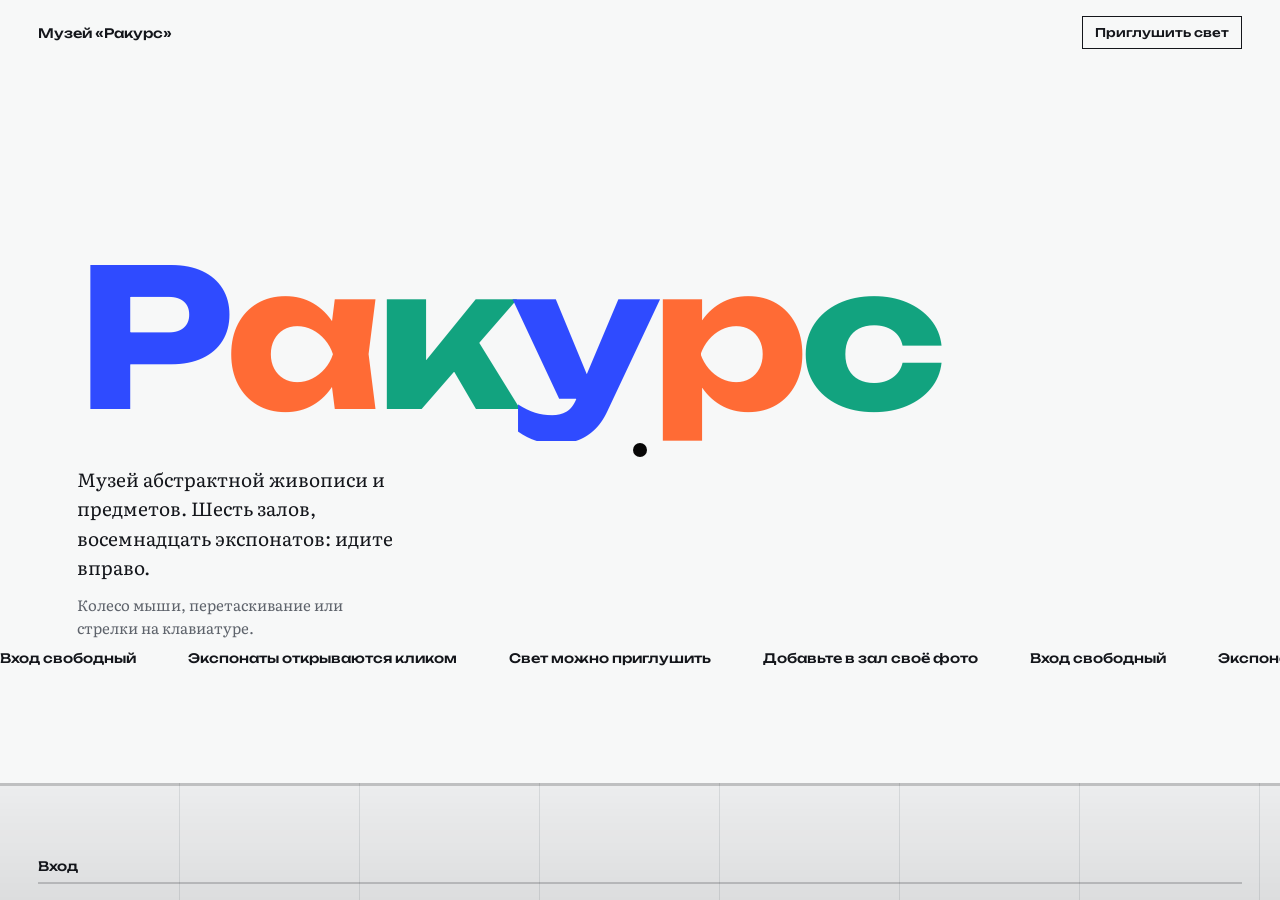
==== Музей «Ракурс».html @ 478b15c7 "Add files via upload" ====
<!DOCTYPE html>
<html lang="ru">
<head>
<meta charset="utf-8">
<meta name="viewport" content="width=device-width, initial-scale=1, viewport-fit=cover">
<title>Музей «Ракурс»</title>
<link rel="preconnect" href="https://fonts.googleapis.com">
<link rel="preconnect" href="https://fonts.gstatic.com" crossorigin>
<link href="https://fonts.googleapis.com/css2?family=Unbounded:wght@500;700&family=Literata:ital,opsz,wght@0,7..72,400;1,7..72,400&display=swap" rel="stylesheet">
<style>
:root{color-scheme:light;--wall:#F7F8F8;--ink:#14161B;--mute:#5E636B;--d:'Unbounded','Arial Black',system-ui,sans-serif;--s:'Literata',Georgia,serif;box-sizing:border-box;padding-top:env(safe-area-inset-top,0px);padding-bottom:env(safe-area-inset-bottom,0px)}
*,*::before,*::after{box-sizing:border-box}
html,body{height:100%;margin:0;overflow:hidden;overscroll-behavior:none;-webkit-tap-highlight-color:transparent;background:var(--wall);color:var(--ink);font-family:var(--s)}
button{font:inherit;color:inherit}
:focus-visible{outline:3px solid #2742D8;outline-offset:4px}
@media(hover:hover) and (pointer:fine){body,body *{cursor:none!important}}
main{touch-action:none;height:100%;-webkit-user-select:none;user-select:none}
#track{position:relative;display:flex;align-items:center;height:100%;width:max-content;padding:6vh 0 9vh;will-change:transform}
.top{position:fixed;inset:0 0 auto 0;display:flex;justify-content:space-between;align-items:center;padding:calc(16px + env(safe-area-inset-top,0px)) clamp(18px,3vw,40px) 0;font:500 13px var(--d);z-index:6;pointer-events:none}
.tg{pointer-events:auto;border:1.5px solid var(--ink);background:none;padding:8px 12px;font:500 12px var(--d)}
.floor{pointer-events:none;position:fixed;inset:auto 0 0 0;height:13vh;z-index:3;border-top:3px solid #0002;background:linear-gradient(#fff0,#0001),repeating-linear-gradient(90deg,#ECEDEE 0 179px,#D5D8DA 179px 180px)}
.work::before{content:"";position:absolute;left:-10%;top:-12vh;width:120%;height:90%;background:radial-gradient(ellipse at 50% 0,rgba(255,205,90,.28),transparent 62%);pointer-events:none}
.intro{flex:none;width:100vw;padding:0 6vw;position:relative}
h1{margin:0;font:700 min(15vw,30vh) var(--d);letter-spacing:-.04em;line-height:1.08;overflow:hidden}
.l{display:inline-block;transform:translateY(110%);animation:up .9s cubic-bezier(.2,.8,.1,1) calc(var(--i)*70ms + 1100ms) forwards}
@keyframes up{to{transform:none}}
.l:nth-child(3n+1){color:#2F4BFF}.l:nth-child(3n+2){color:#FF6B35}.l:nth-child(3n){color:#12A37F}
.intro p{max-width:34ch;font-size:19px;line-height:1.55;margin:24px 0 0}
.intro p+p{font-size:15px;color:var(--mute);margin-top:10px}
.mq{position:absolute;left:0;bottom:-3vh;width:100vw;overflow:hidden;white-space:nowrap;font:500 13px var(--d)}
.mq div{display:inline-block;animation:mq 26s linear infinite}
.mq span{margin-right:4em}
@keyframes mq{to{transform:translateX(-50%)}}
.hall{flex:none;width:min(80vw,860px);height:70vh;position:relative;padding:0 4vw;display:flex;flex-direction:column;justify-content:center}
.hn{position:absolute;left:0;top:50%;font:700 min(46vw,72vh) var(--d);line-height:1;color:transparent;-webkit-text-stroke:3px var(--c);opacity:.9;user-select:none}
.hall h2,.hall p{position:relative;margin:0}
.hall h2{font:700 clamp(32px,5vw,72px) var(--d);letter-spacing:-.03em;margin-bottom:18px;border-bottom:6px solid var(--c);padding-bottom:12px;width:max-content;max-width:100%}
.hall p{max-width:30ch;font-size:19px;line-height:1.55}
.work{flex:none;position:relative;padding:0 clamp(24px,6vw,100px)}
.work:nth-of-type(even){transform:translateY(3vh)}
.work:nth-of-type(odd){transform:translateY(-2vh)}
.frame{position:relative;display:block;border:0;padding:0;overflow:hidden;height:min(54vh,520px,100vw);aspect-ratio:3/4;box-shadow:0 30px 50px -28px rgba(20,22,27,.45);transition:transform .35s ease-out,box-shadow .4s}
.frame svg,.frame img{display:block;width:126%;height:100%;margin-left:-13%;object-fit:cover}
.frame::before{content:"";position:absolute;inset:0;z-index:1;pointer-events:none;background:url("data:image/svg+xml;utf8,<svg xmlns='http://www.w3.org/2000/svg' width='160' height='160'><filter id='n'><feTurbulence type='fractalNoise' baseFrequency='.85' numOctaves='2'/><feColorMatrix values='0 0 0 0 0 0 0 0 0 0 0 0 0 0 0 0 0 0 .5 0'/></filter><rect width='100%' height='100%' filter='url(%23n)'/></svg>"),radial-gradient(ellipse at 50% 35%,transparent 55%,rgba(0,0,0,.38));opacity:.55}
.frame::after{content:"";position:absolute;inset:0;z-index:2;background:var(--wall);transform-origin:top;transition:transform 1.1s cubic-bezier(.7,0,.2,1)}
.work.in .frame::after{transform:scaleY(0)}
.pl{margin:16px 0 0;padding:10px 14px;display:grid;gap:3px;width:max-content;max-width:100%;border:1px solid color-mix(in srgb,var(--ink) 30%,transparent);background:color-mix(in srgb,var(--wall) 72%,#fff);opacity:0;transform:translateY(10px);transition:opacity .8s .7s,transform .8s .7s}
.work.in .pl{opacity:1;transform:none}
.pl small{font-size:12px;color:var(--mute)}
.pl b{font:500 14px var(--d)}
.pl span{font-style:italic;color:var(--mute);font-size:14px}
.add,.outro{flex:none;padding:0 6vw;width:min(80vw,640px)}
.add h2,.outro h2{font:700 clamp(28px,4.5vw,60px) var(--d);letter-spacing:-.03em;margin:0 0 16px;line-height:1.08}
.add p,.outro p{max-width:34ch;font-size:18px;line-height:1.55;margin:0 0 24px}
.btn{display:inline-block;border:2px solid var(--ink);background:none;padding:14px 22px;font:500 14px var(--d);transition:background .25s,color .25s}
.btn:hover{background:var(--ink);color:var(--wall)}
.bar{position:fixed;inset:auto 0 0 0;padding:0 clamp(18px,3vw,40px) calc(16px + env(safe-area-inset-bottom,0px));z-index:5;pointer-events:none;color:var(--ink)}
.bar div{font:500 13px var(--d);margin-bottom:8px}
.bar i{display:block;height:2px;background:color-mix(in srgb,var(--ink) 20%,transparent)}
.bar i b{display:block;height:100%;background:var(--ink);transform-origin:left;transform:scaleX(0)}
#dk{position:fixed;inset:0;z-index:4;pointer-events:none;opacity:0;transition:opacity .6s;background:radial-gradient(circle 230px at var(--mx,50%) var(--my,50%),transparent 0,rgba(6,8,12,.94) 100%)}
#dk.on{opacity:1}
#cur{position:fixed;left:0;top:0;width:14px;height:14px;margin:-7px;border-radius:50%;background:#fff;mix-blend-mode:difference;pointer-events:none;z-index:60;transition:width .3s,height .3s,margin .3s}
#cur.big{width:80px;height:80px;margin:-40px}
@media(hover:none),(pointer:coarse){#cur{display:none}}
.cu{position:fixed;inset:0;z-index:50;pointer-events:none;display:flex}
.cu i{flex:1;background:#18202E;animation:op 1.3s cubic-bezier(.8,0,.2,1) .5s forwards}
.cu i:first-child{--o:-101%;background:#2F4BFF}.cu i:last-child{--o:101%;background:#FF7FA6}
@keyframes op{to{transform:translateX(var(--o))}}
#ov{position:fixed;inset:0;z-index:20;display:grid;grid-template-columns:1fr 1fr;background:var(--wall);clip-path:circle(0px at 50% 50%);visibility:hidden;transition:clip-path .9s cubic-bezier(.76,0,.24,1),visibility 0s .9s}
#ov.open{visibility:visible;transition:clip-path .9s cubic-bezier(.76,0,.24,1)}
.oa{display:grid;place-items:center;background:#E9EAEC;overflow:hidden}
.oa>*{height:78%;max-width:84%;aspect-ratio:3/4;object-fit:cover;box-shadow:0 40px 70px rgba(20,22,27,.4);transform:scale(1.18);transition:transform 1.5s cubic-bezier(.2,.8,.1,1) .25s}
#ov.open .oa>*{transform:none}
.ot{align-self:center;padding:6vw;max-width:560px}
.ot>*{opacity:0;transform:translateY(26px);transition:opacity .7s,transform .7s}
#ov.open .ot>*{opacity:1;transform:none}
#ov.open .ot>:nth-child(1){transition-delay:.55s}#ov.open .ot>:nth-child(2){transition-delay:.65s}#ov.open .ot>:nth-child(3){transition-delay:.75s}#ov.open .ot>:nth-child(4){transition-delay:.85s}
.ot h2{font:700 clamp(28px,4vw,54px) var(--d);letter-spacing:-.03em;line-height:1.08;margin:0 0 16px}
.ot .meta{font-style:italic;color:var(--mute);margin:0 0 20px}
.ot .desc{font-size:19px;line-height:1.6;margin:0 0 32px}
@media(max-width:760px){#ov{grid-template-columns:1fr;grid-template-rows:42% 1fr}.oa{padding-top:env(safe-area-inset-top,0px)}.oa>*{height:86%}.ot{padding:20px 24px calc(20px + env(safe-area-inset-bottom,0px));align-self:start;min-height:0;max-height:100%;max-width:none;overflow:auto}.ot h2{font-size:26px}.ot .desc{font-size:17px;margin-bottom:20px}.frame{height:min(56vh,112vw)}.top{font-size:12px}.tg{font-size:11px;padding:7px 10px}.work{padding:0 20px}.hall,.add,.outro{width:86vw}.pl{max-width:calc(100vw - 40px)}#dk{background:radial-gradient(circle 160px at var(--mx,50%) var(--my,50%),transparent 0,rgba(6,8,12,.94) 100%)}}
@media(max-height:480px){.frame{height:60vh}.pl{margin-top:8px;padding:6px 10px}.ot{overflow:auto;max-height:100%}.ot h2{font-size:24px;margin-bottom:8px}.ot .desc{font-size:15px;margin-bottom:12px}.floor{height:16vh}.hall h2{font-size:30px}.hall p,.intro p{font-size:16px}}
@media(hover:none){.btn:hover{background:none;color:var(--ink)}}
@media(prefers-reduced-motion:reduce){.cu{display:none}.l,.mq div{animation:none;transform:none}.frame::after,.pl,#ov,#ov.open,.ot>*,.oa>*{transition:none}}
</style>
</head>
<body>
<div class="cu" aria-hidden="true"><i></i><i></i></div>
<header class="top"><span>Музей «Ракурс»</span><button class="tg" id="tg" aria-pressed="false">Приглушить свет</button></header>
<main id="main"><div id="track"></div></main>
<div class="floor" id="floor"></div><div id="dk"></div><div id="cur"></div>
<div class="bar"><div id="lab">Вход</div><i><b id="fill"></b></i></div>
<div id="ov" role="dialog" aria-modal="true" aria-label="Экспонат">
  <div class="oa" id="oa"></div>
  <div class="ot"><h2 id="oh"></h2><p class="meta" id="om"></p><p class="desc" id="od"></p><button class="btn" id="oc">Закрыть экспонат</button></div>
</div>
<script>
const P={y:'#FFC21A',b:'#2F4BFF',r:'#FF7FA6',g:'#12A37F',k:'#14161B',w:'#F1F2F3',o:'#FF6B35',v:'#7B4DFF',c:'#19B5C9'};
const H=[['I','Цвет','Четыре холста, где всё решает цвет.',P.b],['II','Форма','Три предмета из мастерской: объём вместо плоскости.',P.o],['III','Свет','Пять работ о свете: два холста и три фотографии.',P.y],['IV','Линия','Что остаётся от рисунка, если убрать всё лишнее.',P.g],['V','Ритм','Повторы, которые складываются в движение.',P.v],['VI','Тишина','Последний зал: почти белый, почти пустой.',P.r]];
const fb='<defs><filter id="bl"><feGaussianBlur stdDeviation="1.6"/></filter><filter id="bl2"><feGaussianBlur stdDeviation="9"/></filter></defs>';
const rg=(b,a,s,c,o,f)=>`<path d="M0 400V${b}`+[...Array(31)].map((_,i)=>` L${i*10} ${(b+Math.sin(i*.45+s)*a+Math.sin(i*1.3+s*2)*a*.35).toFixed(1)}`).join('')+` V400Z" fill="${c}" opacity="${o}"${f?' filter="url(#bl)"':''}/>`;
const lg=(id,a,b)=>`<defs><linearGradient id="${id}" x1="0" x2="1"><stop offset="0" stop-color="${a}"/><stop offset=".55" stop-color="${b}"/><stop offset="1" stop-color="#0007"/></linearGradient></defs>`;
const A=[
{h:0,t:'Утренний обмен',a:'Лея Вард',y:2024,m:'Масло, холст',bg:P.y,d:'Два круга перекрываются, и на пересечении появляется третий цвет. Работа о том, как разговор меняет обоих собеседников.',s:`<circle cx="120" cy="165" r="95" fill="${P.b}"/><circle cx="190" cy="250" r="75" fill="${P.r}" style="mix-blend-mode:multiply"/><circle cx="92" cy="305" r="26" fill="${P.k}"/>`},
{h:0,t:'Три пролёта',a:'Тимур Аскаров',y:2023,m:'Акрил, холст',bg:P.g,d:'Арки растут слева направо, как ступени. Зелёный фон оставляет им только цвет и высоту.',s:`<path d="M20 400V250a40 40 0 0 1 80 0V400Z" fill="${P.w}"/><path d="M110 400V190a40 40 0 0 1 80 0V400Z" fill="${P.y}"/><path d="M200 400V120a40 40 0 0 1 80 0V400Z" fill="${P.r}"/>`},
{h:0,t:'Шум 4',a:'Ирма Кольц',y:2025,m:'Акрил, холст',bg:P.k,d:'Двадцать четыре полосы без повторов. Ритм кажется случайным, пока не заметишь три цвета по кругу.',s:[...Array(24)].map((_,i)=>`<rect x="${i*12.5}" y="${(i*53)%90}" width="${3+(i*7)%9}" height="${400-((i*53)%90)*2}" fill="${[P.y,P.r,P.w][i%3]}"/>`).join('')},
{h:0,t:'Остров в воде',a:'Давид Рен',y:2022,m:'Масло, холст',bg:P.b,d:'Полукруг на горизонте и его отражение, разбитое на шесть полос. Чем глубже, тем слабее след.',s:`<path d="M60 200a90 90 0 0 1 180 0Z" fill="${P.y}"/>`+[...Array(6)].map((_,i)=>`<rect x="${70+i*8}" y="${215+i*22}" width="${160-i*16}" height="8" fill="${P.w}" opacity="${1-i*.14}"/>`).join('')},
{h:1,t:'Амфора без дна',a:'Нина Эйр',y:2023,m:'Керамика, глазурь',bg:P.g,d:'Сосуд, который нельзя наполнить: дно срезано ровно по линии света. Остаётся форма и её тень.',s:lg('a1','#F6CE63','#B5801A')+`<ellipse cx="150" cy="352" rx="80" ry="12" fill="#0005"/><path d="M122 70h56l-6 36c42 22 52 74 42 124-8 40-30 74-64 84-34-10-56-44-64-84-10-50 0-102 42-124z" fill="url(#a1)"/><path d="M108 112c-44 0-44 62 0 74M192 112c44 0 44 62 0 74" fill="none" stroke="url(#a1)" stroke-width="10"/>`},
{h:1,t:'Фрагмент колонны',a:'Йон Маар',y:2022,m:'Известняк',bg:P.b,d:'Пять каннелюр и обломанный верх. Колонна уже ничего не держит, зато хорошо держит взгляд.',s:lg('a2','#F1F2F0','#BFC4C9')+`<rect x="82" y="338" width="136" height="24" fill="url(#a2)"/><rect x="100" y="96" width="100" height="244" fill="url(#a2)"/>`+[...Array(5)].map((_,i)=>`<rect x="${112+i*19}" y="96" width="3" height="244" fill="#0003"/>`).join('')+`<path d="M82 96l30-16 22 10 24-14 22 12 36-6v14z" fill="url(#a2)"/>`},
{h:1,t:'Маска для тишины',a:'Сана Рид',y:2025,m:'Гипс, пигмент',bg:P.r,d:'Лицо без выражения, сделанное по слепку со спящего. Глаза закрыты, рот чуть приоткрыт.',s:lg('a3','#F7F7F5','#C9CED3')+`<ellipse cx="150" cy="205" rx="74" ry="108" fill="url(#a3)"/><path d="M104 180q18 12 36 0M160 180q18 12 36 0" fill="none" stroke="${P.k}" stroke-width="5" stroke-linecap="round"/><path d="M150 190v34q-8 8 0 8" fill="none" stroke="#0004" stroke-width="4"/><ellipse cx="150" cy="270" rx="16" ry="5" fill="${P.k}"/>`},
{h:2,t:'Сетка, которая дышит',a:'Мина Сато',y:2024,m:'Гуашь, бумага',bg:P.r,d:'Сорок восемь точек одного цвета. Меняется только размер, и поверхность начинает пульсировать.',s:[...Array(48)].map((_,i)=>{const c=i%6,r=(i/6)|0;return `<circle cx="${30+c*48}" cy="${40+r*46}" r="${(3+9*Math.abs(Math.sin(c*.9+r*.7))).toFixed(1)}" fill="${P.k}"/>`}).join('')},
{h:2,t:'Свет в коридоре',a:'Олаф Бреннер',y:2021,m:'Масло, холст',bg:P.k,d:'Семь вложенных прямоугольников ведут взгляд к дальней стене. Холст плоский, но глубина читается сразу.',s:[...Array(7)].map((_,i)=>`<rect x="${30+i*18}" y="${50+i*24}" width="${240-i*36}" height="${300-i*48}" fill="${[P.w,P.y,P.r,P.b,P.g,P.k,P.y][i]}"/>`).join('')},
{h:2,t:'Хребет на рассвете',a:'Лукас Дрейн',y:2024,m:'Цифровая печать',bg:'#F28A8A',d:'Четыре гряды, и каждая дальше предыдущей светлее. Воздух между ними плотнее камня, поэтому глубина видна без перспективы.',s:fb+`<defs><linearGradient id="sk" x1="0" y1="0" x2="0" y2="1"><stop offset="0" stop-color="#3B4A8C"/><stop offset=".5" stop-color="#F28A8A"/><stop offset=".8" stop-color="#FFC27A"/></linearGradient></defs><rect width="300" height="400" fill="url(#sk)"/><circle cx="190" cy="250" r="26" fill="#FFF1C9" filter="url(#bl)"/>`+rg(250,18,1,'#8E6F9E',.7,1)+rg(285,22,2.3,'#5E5588',.85,1)+rg(325,20,4,'#352F5C',.95,0)+rg(365,14,5.5,'#14161B',1,0)},
{h:2,t:'Озеро в тумане',a:'Мира Холт',y:2023,m:'Цифровая печать',bg:'#B9C5CB',d:'Берег растворился, лодка осталась. Туман съел горизонт, и вода с небом стали одним серым полем.',s:fb+`<defs><linearGradient id="lk" x1="0" y1="0" x2="0" y2="1"><stop offset="0" stop-color="#E3E8EA"/><stop offset=".52" stop-color="#B9C5CB"/><stop offset=".53" stop-color="#9FB0B8"/><stop offset="1" stop-color="#5F737C"/></linearGradient></defs><rect width="300" height="400" fill="url(#lk)"/>`+rg(210,5,.7,'#8C9BA2',.8,1)+`<ellipse cx="150" cy="212" rx="200" ry="20" fill="#fff" opacity=".65" filter="url(#bl2)"/><path d="M118 296h64l-10 11h-44z" fill="#14161B"/><path d="M150 296V262l24 30z" fill="#14161B"/><path d="M130 318h40M120 330h60M138 342h24" stroke="#14161B" stroke-width="3" opacity=".35"/>`},
{h:2,t:'Лестница света',a:'Тео Брандт',y:2025,m:'Цифровая печать',bg:'#14161B',d:'Девять ступеней и один луч сверху. Свет не доходит до низа, поэтому лестница кажется длиннее, чем есть.',s:fb+[...Array(9)].map((_,i)=>`<rect x="30" y="${90+i*30}" width="240" height="30" fill="${i%2?'#2A2E36':'#1D2027'}"/>`).join('')+`<path d="M170 0h90L110 400H30z" fill="#FFE8A8" opacity=".38" filter="url(#bl2)"/><path d="M190 0h50L110 400H70z" fill="#FFF4D0" opacity=".3" filter="url(#bl)"/>`},
{h:3,t:'Одна линия',a:'Артём Лисс',y:2023,m:'Тушь, бумага',bg:P.y,d:'Кривая не отрывается от бумаги от первой точки до последней. Если идти по ней взглядом, легко потерять счёт петлям.',s:`<path d="M30 340C60 60 120 60 140 200S220 380 270 70" fill="none" stroke="${P.k}" stroke-width="6" stroke-linecap="round"/>`},
{h:3,t:'Натянутые нити',a:'Ева Шторм',y:2024,m:'Нить, гвозди',bg:P.k,d:'Четырнадцать нитей от левого края к нижнему. Из прямых линий получается плавный изгиб, которого нет ни на одной из них.',s:[...Array(14)].map((_,i)=>`<line x1="30" y1="${30+i*24}" x2="${40+i*20}" y2="370" stroke="${[P.y,P.r,P.c][i%3]}" stroke-width="2.5"/>`).join('')},
{h:4,t:'Шаги',a:'Ян Ворон',y:2022,m:'Акрил, холст',bg:P.c,d:'Шесть квадратов поднимаются по диагонали и растут на каждом шаге. Цвета чередуются, как клавиши.',s:[...Array(6)].map((_,i)=>`<rect x="${30+i*38}" y="${300-i*44}" width="${24+i*4}" height="${24+i*4}" fill="${i%2?P.w:P.k}"/>`).join('')},
{h:4,t:'Часы без стрелок',a:'Алия Норд',y:2025,m:'Масло, холст',bg:P.o,d:'Четыре кольца из чёрточек разной длины. Время в этой работе можно только услышать, как тиканье.',s:[...Array(4)].map((_,i)=>`<circle cx="150" cy="200" r="${40+i*26}" fill="none" stroke="${P.w}" stroke-width="10" stroke-dasharray="${6+i*4} 10"/>`).join('')},
{h:5,t:'Белое на белом',a:'Ким Ларс',y:2021,m:'Масло, холст',bg:'#E8EAEC',d:'Прямоугольник и круг почти не отличаются от фона. Нужно подойти ближе и постоять, чтобы их увидеть.',s:`<rect x="70" y="90" width="160" height="220" fill="#F8F9FA"/><circle cx="150" cy="200" r="46" fill="#DDE0E4"/>`},
{h:5,t:'Тень от окна',a:'Роза Клайн',y:2024,m:'Акрил, холст',bg:P.v,d:'Квадрат света, упавший на пол, и тёмный крест рамы. Окна на картине нет, остался только его след.',s:`<path d="M60 80h120l60 240H110z" fill="${P.y}"/><path d="M120 80l50 240M75 200h160" stroke="${P.v}" stroke-width="8"/>`}
];
const $=id=>document.getElementById(id),track=$('track'),ov=$('ov'),main=$('main');
const art=w=>w.img?`<img src="${w.img}" alt="${w.t}">`:`<svg viewBox="0 0 300 400" preserveAspectRatio="xMidYMid slice" aria-hidden="true">${w.s}</svg>`;
const work=(w,i)=>`<section class="work" data-i="${i}"><button class="frame" aria-label="Открыть экспонат: ${w.t}" style="background:${w.bg}">${art(w)}</button><p class="pl"><small>№ ${String(i+1).padStart(2,'0')}</small><b>${w.t}</b><span>${w.a}, ${w.y}</span><span>${w.m}</span></p></section>`;
const mq=['Вход свободный','Экспонаты открываются кликом','Свет можно приглушить','Добавьте в зал своё фото'].map(s=>`<span>${s}</span>`).join('');
track.innerHTML=`<section class="intro"><h1 aria-label="Ракурс">${[...'Ракурс'].map((c,i)=>`<span class="l" style="--i:${i}" aria-hidden="true">${c}</span>`).join('')}</h1><p>Музей абстрактной живописи и предметов. Шесть залов, восемнадцать экспонатов: идите вправо.</p><p>Колесо мыши, перетаскивание или стрелки на клавиатуре.</p><div class="mq" aria-hidden="true"><div>${mq}${mq}</div></div></section>`
+H.map((h,k)=>`<section class="hall" style="--c:${h[3]}"><b class="hn" aria-hidden="true">${h[0]}</b><h2>Зал ${h[0]}. ${h[1]}</h2><p>${h[2]}</p></section>`+A.map((w,i)=>w.h===k?work(w,i):'').join('')).join('')
+`<section class="add"><h2>Ваш экспонат</h2><p>Выберите фото на устройстве, и оно появится в зале. Файл остаётся у вас, на сервер ничего не уходит.</p><label class="btn" tabindex="0" id="upl">Добавить фото<input type="file" id="file" accept="image/*" hidden></label></section><section class="outro"><h2>Выход</h2><p>Спасибо, что зашли. Вернуться ко входу можно одной кнопкой.</p><button class="btn" id="back">Вернуться ко входу</button></section>`;
const rm=matchMedia('(prefers-reduced-motion: reduce)').matches,k=rm?1:.085;
if(matchMedia('(pointer:coarse)').matches)track.querySelector('.intro p+p').textContent='Проведите пальцем влево или вправо.';
const io=new IntersectionObserver(es=>es.forEach(e=>{if(e.isIntersecting){e.target.classList.add('in');io.unobserve(e.target)}}),{threshold:.3});
let works,frames,halls=[...track.querySelectorAll('.hall')];
const refresh=()=>{works=[...track.querySelectorAll('.work')];frames=[...track.querySelectorAll('.frame')];works.forEach(w=>{if(!w.classList.contains('in'))io.observe(w)})};
let x=0,t=0,max=0,cx=[],sx=0,st=0,drag=false,moved=0,vel=0,lm=0,ox=0,oy=0,last=null,mx=innerWidth/2,my=innerHeight/2,px=mx,py=my;
const cl=v=>Math.max(0,Math.min(max,v));
function size(){max=Math.max(0,track.scrollWidth-innerWidth);cx=works.map(e=>e.offsetLeft+e.offsetWidth/2);t=cl(t)}
refresh();size();addEventListener('resize',size);
addEventListener('wheel',e=>{if(ov.classList.contains('open'))return;t=cl(t+(e.deltaY+e.deltaX)*1.1)},{passive:true});
main.addEventListener('pointerdown',e=>{drag=true;moved=0;sx=e.clientX;st=t;vel=0;lm=0});
addEventListener('pointermove',e=>{mx=e.clientX;my=e.clientY;if(!drag)return;moved=Math.abs(e.clientX-sx);const nt=cl(st-(e.clientX-sx)*1.6);vel=nt-t;t=nt;lm=performance.now()});
addEventListener('pointerup',()=>{if(drag&&performance.now()-lm<80)t=cl(t+vel*9);drag=false});
addEventListener('pointercancel',()=>{drag=false});
addEventListener('keydown',e=>{
  if(e.key==='Escape'&&ov.classList.contains('open')){closeW();return}
  if(ov.classList.contains('open'))return;
  const s={ArrowRight:1,ArrowDown:1,PageDown:1,ArrowLeft:-1,ArrowUp:-1,PageUp:-1}[e.key];
  if(s)t=cl(t+s*innerWidth*.6);else if(e.key==='Home')t=0;else if(e.key==='End')t=max});
track.addEventListener('focusin',e=>{const w=e.target.closest('.work,.add');if(w)t=cl(w.offsetLeft+w.offsetWidth/2-innerWidth/2)});
track.addEventListener('pointermove',e=>{const f=e.target.closest('.frame');if(!f||drag||e.pointerType!=='mouse')return;const r=f.getBoundingClientRect(),a=(e.clientX-r.left)/r.width-.5,b=(e.clientY-r.top)/r.height-.5;f.style.transform=`perspective(800px) rotateY(${a*12}deg) rotateX(${-b*12}deg) scale(1.02)`});
track.addEventListener('pointerout',e=>{const f=e.target.closest('.frame');if(f)f.style.transform=''});
track.addEventListener('click',e=>{const f=e.target.closest('.frame');if(!f||moved>6)return;openW(+f.closest('.work').dataset.i,e)});
document.addEventListener('pointerover',e=>$('cur').classList.toggle('big',!!e.target.closest('.frame,.btn,.tg')));
$('back').onclick=()=>{t=0};
$('upl').addEventListener('keydown',e=>{if(e.key==='Enter'||e.key===' '){e.preventDefault();$('file').click()}});
$('file').addEventListener('change',e=>{
  const f=e.target.files[0];if(!f)return;const r=new FileReader();
  r.onload=()=>{const w={h:5,t:'Ваш экспонат',a:'Из вашей коллекции',y:2026,m:'Фотография',bg:P.k,d:'Фото из вашей коллекции. Оно показано только на этой странице и пропадёт после обновления.',img:r.result};
    A.push(w);track.querySelector('.add').insertAdjacentHTML('beforebegin',work(w,A.length-1));
    refresh();size();const n=works[works.length-1];t=cl(n.offsetLeft+n.offsetWidth/2-innerWidth/2)};
  r.readAsDataURL(f);e.target.value=''});
const tg=$('tg'),dk=$('dk');
tg.onclick=()=>{const on=dk.classList.toggle('on');tg.setAttribute('aria-pressed',on);tg.textContent=on?'Включить свет':'Приглушить свет'};
function openW(i,e){
  const w=A[i];ox=e.clientX||innerWidth/2;oy=e.clientY||innerHeight/2;last=frames[i];
  $('oa').innerHTML=w.img?art(w):`<svg viewBox="0 0 300 400" style="background:${w.bg}" role="img" aria-label="${w.t}">${w.s}</svg>`;
  $('oh').textContent=w.t;$('om').textContent=`${w.a}, ${w.y}. ${w.m}`;$('od').textContent=w.d;
  ov.style.clipPath=`circle(0px at ${ox}px ${oy}px)`;void ov.offsetWidth;
  ov.classList.add('open');ov.style.clipPath=`circle(150vmax at ${ox}px ${oy}px)`;
  main.inert=true;$('oc').focus({preventScroll:true})}
function closeW(){ov.classList.remove('open');ov.style.clipPath=`circle(0px at ${ox}px ${oy}px)`;main.inert=false;if(last)last.focus({preventScroll:true})}
$('oc').onclick=closeW;
const lab=$('lab'),fill=$('fill'),floor=$('floor'),cur=$('cur');
(function tick(){
  x+=(t-x)*k;if(Math.abs(t-x)<.1)x=t;
  const sk=rm?0:Math.max(-5,Math.min(5,(x-t)/40));
  track.style.transform=`translate3d(${-x}px,0,0) skewX(${sk}deg)`;
  floor.style.backgroundPosition=`0 0,${-x}px 0`;
  if(!rm){
    frames.forEach(f=>{const r=f.getBoundingClientRect(),d=(r.left+r.width/2-innerWidth/2)/innerWidth;f.firstElementChild.style.transform=`translateX(${(-d*10).toFixed(2)}%)`});
    halls.forEach(h=>{const r=h.getBoundingClientRect(),d=(r.left+r.width/2-innerWidth/2)/innerWidth;h.firstElementChild.style.transform=`translateY(-50%) translateX(${(d*40).toFixed(1)}%)`})}
  px+=(mx-px)*.25;py+=(my-py)*.25;cur.style.transform=`translate(${px}px,${py}px)`;
  dk.style.setProperty('--mx',px+'px');dk.style.setProperty('--my',py+'px');
  fill.style.transform=`scaleX(${max?x/max:0})`;
  const mid=x+innerWidth/2;let n=0;cx.forEach((c,i)=>{if(Math.abs(c-mid)<Math.abs(cx[n]-mid))n=i});
  lab.textContent=max&&x>=max-4?'Выход':mid<cx[0]-innerWidth*.55?'Вход':`Зал ${H[A[n].h][0]}: ${A[n].t}`;
  requestAnimationFrame(tick)})();
</script>
</body>
</html>
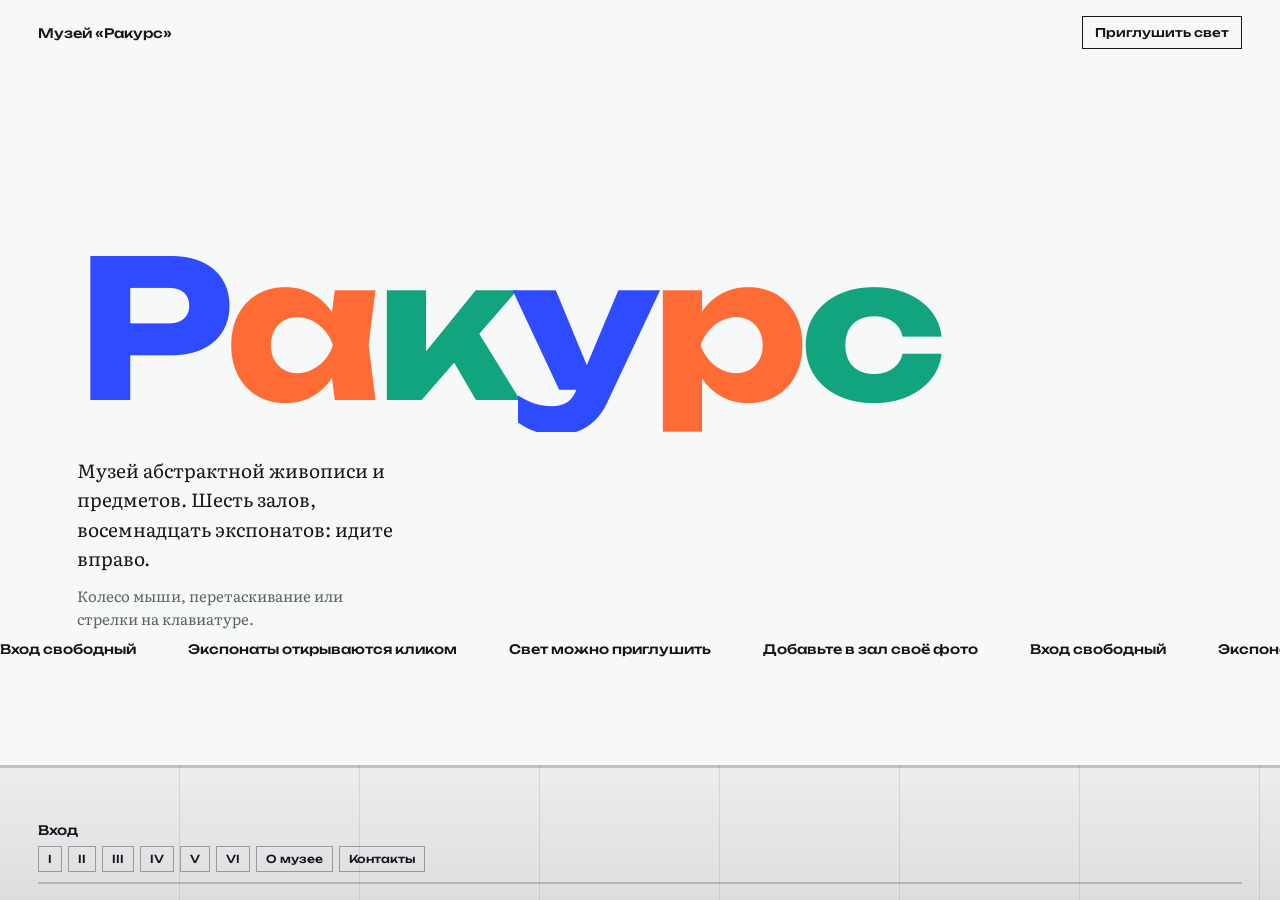
==== commit 9d3b8674: "Update Музей «Ракурс».html" ====
--- a/Музей «Ракурс».html
+++ b/Музей «Ракурс».html
@@ -13,12 +13,12 @@
 html,body{height:100%;margin:0;overflow:hidden;overscroll-behavior:none;-webkit-tap-highlight-color:transparent;background:var(--wall);color:var(--ink);font-family:var(--s)}
 button{font:inherit;color:inherit}
 :focus-visible{outline:3px solid #2742D8;outline-offset:4px}
-@media(hover:hover) and (pointer:fine){body,body *{cursor:none!important}}
+main{cursor:grab}main:active{cursor:grabbing}.frame,.btn,.tg,.mp button{cursor:pointer}
 main{touch-action:none;height:100%;-webkit-user-select:none;user-select:none}
-#track{position:relative;display:flex;align-items:center;height:100%;width:max-content;padding:6vh 0 9vh;will-change:transform}
+#track{position:relative;display:flex;align-items:center;height:100%;width:max-content;padding:6vh 0 11vh;will-change:transform}
 .top{position:fixed;inset:0 0 auto 0;display:flex;justify-content:space-between;align-items:center;padding:calc(16px + env(safe-area-inset-top,0px)) clamp(18px,3vw,40px) 0;font:500 13px var(--d);z-index:6;pointer-events:none}
 .tg{pointer-events:auto;border:1.5px solid var(--ink);background:none;padding:8px 12px;font:500 12px var(--d)}
-.floor{pointer-events:none;position:fixed;inset:auto 0 0 0;height:13vh;z-index:3;border-top:3px solid #0002;background:linear-gradient(#fff0,#0001),repeating-linear-gradient(90deg,#ECEDEE 0 179px,#D5D8DA 179px 180px)}
+.floor{pointer-events:none;position:fixed;inset:auto 0 0 0;height:15vh;z-index:3;border-top:3px solid #0002;background:linear-gradient(#fff0,#0001),repeating-linear-gradient(90deg,#ECEDEE 0 179px,#D5D8DA 179px 180px)}
 .work::before{content:"";position:absolute;left:-10%;top:-12vh;width:120%;height:90%;background:radial-gradient(ellipse at 50% 0,rgba(255,205,90,.28),transparent 62%);pointer-events:none}
 .intro{flex:none;width:100vw;padding:0 6vw;position:relative}
 h1{margin:0;font:700 min(15vw,30vh) var(--d);letter-spacing:-.04em;line-height:1.08;overflow:hidden}
@@ -49,9 +49,9 @@
 .pl small{font-size:12px;color:var(--mute)}
 .pl b{font:500 14px var(--d)}
 .pl span{font-style:italic;color:var(--mute);font-size:14px}
-.add,.outro{flex:none;padding:0 6vw;width:min(80vw,640px)}
-.add h2,.outro h2{font:700 clamp(28px,4.5vw,60px) var(--d);letter-spacing:-.03em;margin:0 0 16px;line-height:1.08}
-.add p,.outro p{max-width:34ch;font-size:18px;line-height:1.55;margin:0 0 24px}
+.add,.outro,.about,.contact{flex:none;padding:0 6vw;width:min(80vw,640px)}
+.add h2,.outro h2,.about h2,.contact h2{font:700 clamp(28px,4.5vw,60px) var(--d);letter-spacing:-.03em;margin:0 0 16px;line-height:1.08}
+.add p,.outro p,.about p,.contact p{max-width:34ch;font-size:18px;line-height:1.55;margin:0 0 24px}
 .btn{display:inline-block;border:2px solid var(--ink);background:none;padding:14px 22px;font:500 14px var(--d);transition:background .25s,color .25s}
 .btn:hover{background:var(--ink);color:var(--wall)}
 .bar{position:fixed;inset:auto 0 0 0;padding:0 clamp(18px,3vw,40px) calc(16px + env(safe-area-inset-bottom,0px));z-index:5;pointer-events:none;color:var(--ink)}
@@ -60,9 +60,19 @@
 .bar i b{display:block;height:100%;background:var(--ink);transform-origin:left;transform:scaleX(0)}
 #dk{position:fixed;inset:0;z-index:4;pointer-events:none;opacity:0;transition:opacity .6s;background:radial-gradient(circle 230px at var(--mx,50%) var(--my,50%),transparent 0,rgba(6,8,12,.94) 100%)}
 #dk.on{opacity:1}
-#cur{position:fixed;left:0;top:0;width:14px;height:14px;margin:-7px;border-radius:50%;background:#fff;mix-blend-mode:difference;pointer-events:none;z-index:60;transition:width .3s,height .3s,margin .3s}
+#cur{display:none!important;position:fixed;left:0;top:0;width:14px;height:14px;margin:-7px;border-radius:50%;background:#fff;mix-blend-mode:difference;pointer-events:none;z-index:60;transition:width .3s,height .3s,margin .3s}
 #cur.big{width:80px;height:80px;margin:-40px}
 @media(hover:none),(pointer:coarse){#cur{display:none}}
+.facts{margin:0 0 24px;display:grid;gap:10px;max-width:40ch}.facts div{display:grid;grid-template-columns:7.5em 1fr;gap:12px;border-top:1px solid color-mix(in srgb,var(--ink) 25%,transparent);padding-top:10px}.facts dt{font:500 13px var(--d)}.facts dd{margin:0;font-size:17px;line-height:1.5}
+a.btn{color:var(--ink);text-decoration:none}a.btn:hover{color:var(--wall)}
+.mp{display:flex;gap:6px;margin-bottom:10px;pointer-events:auto;width:max-content;max-width:100%;overflow-x:auto;scrollbar-width:none}
+.mp button{border:1px solid color-mix(in srgb,var(--ink) 35%,transparent);background:none;padding:5px 9px;font:500 11px var(--d);white-space:nowrap}
+.mp button:hover{border-color:var(--ink)}
+.mp button.on{background:var(--ink);color:var(--wall);border-color:var(--ink);box-shadow:inset 0 -3px 0 var(--c)}
+.acts{display:flex;gap:10px;flex-wrap:wrap}
+#lens{position:fixed;left:0;top:0;width:170px;height:170px;border-radius:50%;overflow:hidden;border:3px solid #fff;box-shadow:0 10px 30px rgba(0,0,0,.4);pointer-events:none;opacity:0;transition:opacity .2s;z-index:3;background:#fff}
+#lens.on{opacity:1}
+body.lp #cur{opacity:0}
 .cu{position:fixed;inset:0;z-index:50;pointer-events:none;display:flex}
 .cu i{flex:1;background:#18202E;animation:op 1.3s cubic-bezier(.8,0,.2,1) .5s forwards}
 .cu i:first-child{--o:-101%;background:#2F4BFF}.cu i:last-child{--o:101%;background:#FF7FA6}
@@ -70,7 +80,7 @@
 #ov{position:fixed;inset:0;z-index:20;display:grid;grid-template-columns:1fr 1fr;background:var(--wall);clip-path:circle(0px at 50% 50%);visibility:hidden;transition:clip-path .9s cubic-bezier(.76,0,.24,1),visibility 0s .9s}
 #ov.open{visibility:visible;transition:clip-path .9s cubic-bezier(.76,0,.24,1)}
 .oa{display:grid;place-items:center;background:#E9EAEC;overflow:hidden}
-.oa>*{height:78%;max-width:84%;aspect-ratio:3/4;object-fit:cover;box-shadow:0 40px 70px rgba(20,22,27,.4);transform:scale(1.18);transition:transform 1.5s cubic-bezier(.2,.8,.1,1) .25s}
+.oa>*{touch-action:none;height:78%;max-width:84%;aspect-ratio:3/4;object-fit:cover;box-shadow:0 40px 70px rgba(20,22,27,.4);transform:scale(1.18);transition:transform 1.5s cubic-bezier(.2,.8,.1,1) .25s}
 #ov.open .oa>*{transform:none}
 .ot{align-self:center;padding:6vw;max-width:560px}
 .ot>*{opacity:0;transform:translateY(26px);transition:opacity .7s,transform .7s}
@@ -79,8 +89,8 @@
 .ot h2{font:700 clamp(28px,4vw,54px) var(--d);letter-spacing:-.03em;line-height:1.08;margin:0 0 16px}
 .ot .meta{font-style:italic;color:var(--mute);margin:0 0 20px}
 .ot .desc{font-size:19px;line-height:1.6;margin:0 0 32px}
-@media(max-width:760px){#ov{grid-template-columns:1fr;grid-template-rows:42% 1fr}.oa{padding-top:env(safe-area-inset-top,0px)}.oa>*{height:86%}.ot{padding:20px 24px calc(20px + env(safe-area-inset-bottom,0px));align-self:start;min-height:0;max-height:100%;max-width:none;overflow:auto}.ot h2{font-size:26px}.ot .desc{font-size:17px;margin-bottom:20px}.frame{height:min(56vh,112vw)}.top{font-size:12px}.tg{font-size:11px;padding:7px 10px}.work{padding:0 20px}.hall,.add,.outro{width:86vw}.pl{max-width:calc(100vw - 40px)}#dk{background:radial-gradient(circle 160px at var(--mx,50%) var(--my,50%),transparent 0,rgba(6,8,12,.94) 100%)}}
-@media(max-height:480px){.frame{height:60vh}.pl{margin-top:8px;padding:6px 10px}.ot{overflow:auto;max-height:100%}.ot h2{font-size:24px;margin-bottom:8px}.ot .desc{font-size:15px;margin-bottom:12px}.floor{height:16vh}.hall h2{font-size:30px}.hall p,.intro p{font-size:16px}}
+@media(max-width:760px){#ov{grid-template-columns:1fr;grid-template-rows:42% 1fr}.oa{padding-top:env(safe-area-inset-top,0px)}.oa>*{height:86%}.ot{padding:20px 24px calc(20px + env(safe-area-inset-bottom,0px));align-self:start;min-height:0;max-height:100%;max-width:none;overflow:auto}.ot h2{font-size:26px}.ot .desc{font-size:17px;margin-bottom:20px}.frame{height:min(56vh,112vw)}.top{font-size:12px}.tg{font-size:11px;padding:7px 10px}#lens{width:130px;height:130px}.work{padding:0 20px}.hall,.add,.outro{width:86vw}.pl{max-width:calc(100vw - 40px)}#dk{background:radial-gradient(circle 160px at var(--mx,50%) var(--my,50%),transparent 0,rgba(6,8,12,.94) 100%)}}
+@media(max-height:480px){.frame{height:60vh}.pl{margin-top:8px;padding:6px 10px}.ot{overflow:auto;max-height:100%}.ot h2{font-size:24px;margin-bottom:8px}.ot .desc{font-size:15px;margin-bottom:12px}.floor{height:19vh}#lab{display:none}.mp{margin-bottom:6px}.mp button{padding:3px 7px}.hall h2{font-size:30px}.hall p,.intro p{font-size:16px}}
 @media(hover:none){.btn:hover{background:none;color:var(--ink)}}
 @media(prefers-reduced-motion:reduce){.cu{display:none}.l,.mq div{animation:none;transform:none}.frame::after,.pl,#ov,#ov.open,.ot>*,.oa>*{transition:none}}
 </style>
@@ -90,10 +100,10 @@
 <header class="top"><span>Музей «Ракурс»</span><button class="tg" id="tg" aria-pressed="false">Приглушить свет</button></header>
 <main id="main"><div id="track"></div></main>
 <div class="floor" id="floor"></div><div id="dk"></div><div id="cur"></div>
-<div class="bar"><div id="lab">Вход</div><i><b id="fill"></b></i></div>
+<div class="bar"><div id="lab">Вход</div><nav class="mp" id="mp" aria-label="Карта залов"></nav><i><b id="fill"></b></i></div>
 <div id="ov" role="dialog" aria-modal="true" aria-label="Экспонат">
-  <div class="oa" id="oa"></div>
-  <div class="ot"><h2 id="oh"></h2><p class="meta" id="om"></p><p class="desc" id="od"></p><button class="btn" id="oc">Закрыть экспонат</button></div>
+  <div class="oa" id="oa"></div><div id="lens" aria-hidden="true"></div>
+  <div class="ot"><h2 id="oh"></h2><p class="meta" id="om"></p><p class="desc" id="od"></p><div class="acts"><button class="btn" id="lp" aria-pressed="false">Включить лупу</button><button class="btn" id="oc">Закрыть экспонат</button></div></div>
 </div>
 <script>
 const P={y:'#FFC21A',b:'#2F4BFF',r:'#FF7FA6',g:'#12A37F',k:'#14161B',w:'#F1F2F3',o:'#FF6B35',v:'#7B4DFF',c:'#19B5C9'};
@@ -127,7 +137,7 @@
 const mq=['Вход свободный','Экспонаты открываются кликом','Свет можно приглушить','Добавьте в зал своё фото'].map(s=>`<span>${s}</span>`).join('');
 track.innerHTML=`<section class="intro"><h1 aria-label="Ракурс">${[...'Ракурс'].map((c,i)=>`<span class="l" style="--i:${i}" aria-hidden="true">${c}</span>`).join('')}</h1><p>Музей абстрактной живописи и предметов. Шесть залов, восемнадцать экспонатов: идите вправо.</p><p>Колесо мыши, перетаскивание или стрелки на клавиатуре.</p><div class="mq" aria-hidden="true"><div>${mq}${mq}</div></div></section>`
 +H.map((h,k)=>`<section class="hall" style="--c:${h[3]}"><b class="hn" aria-hidden="true">${h[0]}</b><h2>Зал ${h[0]}. ${h[1]}</h2><p>${h[2]}</p></section>`+A.map((w,i)=>w.h===k?work(w,i):'').join('')).join('')
-+`<section class="add"><h2>Ваш экспонат</h2><p>Выберите фото на устройстве, и оно появится в зале. Файл остаётся у вас, на сервер ничего не уходит.</p><label class="btn" tabindex="0" id="upl">Добавить фото<input type="file" id="file" accept="image/*" hidden></label></section><section class="outro"><h2>Выход</h2><p>Спасибо, что зашли. Вернуться ко входу можно одной кнопкой.</p><button class="btn" id="back">Вернуться ко входу</button></section>`;
++`<section class="add"><h2>Ваш экспонат</h2><p>Выберите фото на устройстве, и оно появится в зале. Файл остаётся у вас, на сервер ничего не уходит.</p><label class="btn" tabindex="0" id="upl">Добавить фото<input type="file" id="file" accept="image/*" hidden></label></section><section class="about"><h2>О музее</h2><p>«Ракурс» — музей абстрактной живописи, предметов и фотографий. Все экспонаты нарисованы кодом, а залы собраны из HTML, CSS и JavaScript без библиотек.</p><dl class="facts"><div><dt>Залы</dt><dd>Шесть, от «Цвета» до «Тишины»</dd></div><div><dt>Экспонатов</dt><dd>Восемнадцать и ваши фото</dd></div><div><dt>Вход</dt><dd>Свободный</dd></div><div><dt>Выставка</dt><dd>Меняется раз в сезон</dd></div></dl></section><section class="contact"><h2>Контакты</h2><p>Хотите показать работу в музее или обсудить такой же сайт для себя? Напишите автору.</p><dl class="facts"><div><dt>Часы</dt><dd>Круглосуточно, залы не закрываются</dd></div><div><dt>Адрес</dt><dd>Онлайн, по этой ссылке</dd></div><div><dt>Автор сайта</dt><dd>MakwinIT</dd></div></dl><a class="btn" href="https://t.me/makwinit" target="_blank" rel="noopener">Написать в Telegram</a></section><section class="outro"><h2>Выход</h2><p>Спасибо, что зашли. Вернуться ко входу можно одной кнопкой.</p><button class="btn" id="back">Вернуться ко входу</button></section>`;
 const rm=matchMedia('(prefers-reduced-motion: reduce)').matches,k=rm?1:.085;
 if(matchMedia('(pointer:coarse)').matches)track.querySelector('.intro p+p').textContent='Проведите пальцем влево или вправо.';
 const io=new IntersectionObserver(es=>es.forEach(e=>{if(e.isIntersecting){e.target.classList.add('in');io.unobserve(e.target)}}),{threshold:.3});
@@ -135,7 +145,11 @@
 const refresh=()=>{works=[...track.querySelectorAll('.work')];frames=[...track.querySelectorAll('.frame')];works.forEach(w=>{if(!w.classList.contains('in'))io.observe(w)})};
 let x=0,t=0,max=0,cx=[],sx=0,st=0,drag=false,moved=0,vel=0,lm=0,ox=0,oy=0,last=null,mx=innerWidth/2,my=innerHeight/2,px=mx,py=my;
 const cl=v=>Math.max(0,Math.min(max,v));
-function size(){max=Math.max(0,track.scrollWidth-innerWidth);cx=works.map(e=>e.offsetLeft+e.offsetWidth/2);t=cl(t)}
+function size(){max=Math.max(0,track.scrollWidth-innerWidth);cx=works.map(e=>e.offsetLeft+e.offsetWidth/2);starts=stops.map(s=>s.e.offsetLeft);t=cl(t)}
+let starts=[],mcur=-2;
+const stops=[...halls.map((h,i)=>({l:H[i][0],e:h,c:H[i][3],n:'Зал '+H[i][0]+': '+H[i][1]})),{l:'О музее',e:track.querySelector('.about'),c:P.k,n:'О музее'},{l:'Контакты',e:track.querySelector('.contact'),c:P.k,n:'Контакты'}];
+const mp=$('mp');mp.innerHTML=stops.map((s,i)=>`<button data-i="${i}" style="--c:${s.c}" aria-label="${s.n}">${s.l}</button>`).join('');
+mp.addEventListener('click',e=>{const b=e.target.closest('button');if(b)t=cl(stops[+b.dataset.i].e.offsetLeft-innerWidth*.06)});
 refresh();size();addEventListener('resize',size);
 addEventListener('wheel',e=>{if(ov.classList.contains('open'))return;t=cl(t+(e.deltaY+e.deltaX)*1.1)},{passive:true});
 main.addEventListener('pointerdown',e=>{drag=true;moved=0;sx=e.clientX;st=t;vel=0;lm=0});
@@ -147,11 +161,11 @@
   if(ov.classList.contains('open'))return;
   const s={ArrowRight:1,ArrowDown:1,PageDown:1,ArrowLeft:-1,ArrowUp:-1,PageUp:-1}[e.key];
   if(s)t=cl(t+s*innerWidth*.6);else if(e.key==='Home')t=0;else if(e.key==='End')t=max});
-track.addEventListener('focusin',e=>{const w=e.target.closest('.work,.add');if(w)t=cl(w.offsetLeft+w.offsetWidth/2-innerWidth/2)});
+track.addEventListener('focusin',e=>{const w=e.target.closest('.work,.add,.about,.contact');if(w)t=cl(w.offsetLeft+w.offsetWidth/2-innerWidth/2)});
 track.addEventListener('pointermove',e=>{const f=e.target.closest('.frame');if(!f||drag||e.pointerType!=='mouse')return;const r=f.getBoundingClientRect(),a=(e.clientX-r.left)/r.width-.5,b=(e.clientY-r.top)/r.height-.5;f.style.transform=`perspective(800px) rotateY(${a*12}deg) rotateX(${-b*12}deg) scale(1.02)`});
 track.addEventListener('pointerout',e=>{const f=e.target.closest('.frame');if(f)f.style.transform=''});
 track.addEventListener('click',e=>{const f=e.target.closest('.frame');if(!f||moved>6)return;openW(+f.closest('.work').dataset.i,e)});
-document.addEventListener('pointerover',e=>$('cur').classList.toggle('big',!!e.target.closest('.frame,.btn,.tg')));
+document.addEventListener('pointerover',e=>$('cur').classList.toggle('big',!!e.target.closest('.frame,.btn,.tg,.mp button')));
 $('back').onclick=()=>{t=0};
 $('upl').addEventListener('keydown',e=>{if(e.key==='Enter'||e.key===' '){e.preventDefault();$('file').click()}});
 $('file').addEventListener('change',e=>{
@@ -168,9 +182,21 @@
   $('oh').textContent=w.t;$('om').textContent=`${w.a}, ${w.y}. ${w.m}`;$('od').textContent=w.d;
   ov.style.clipPath=`circle(0px at ${ox}px ${oy}px)`;void ov.offsetWidth;
   ov.classList.add('open');ov.style.clipPath=`circle(150vmax at ${ox}px ${oy}px)`;
-  main.inert=true;$('oc').focus({preventScroll:true})}
-function closeW(){ov.classList.remove('open');ov.style.clipPath=`circle(0px at ${ox}px ${oy}px)`;main.inert=false;if(last)last.focus({preventScroll:true})}
+  main.inert=true;document.body.classList.toggle('lp',loupe);buildLens();$('oc').focus({preventScroll:true})}
+function closeW(){document.body.classList.remove('lp');lens.classList.remove('on');ov.classList.remove('open');ov.style.clipPath=`circle(0px at ${ox}px ${oy}px)`;main.inert=false;if(last)last.focus({preventScroll:true})}
 $('oc').onclick=closeW;
+const lens=$('lens'),Z=2.6;let loupe=false;
+function buildLens(){lens.innerHTML='';lens.classList.remove('on');const a=$('oa').firstElementChild;if(a)lens.appendChild(a.cloneNode(true))}
+function lensMove(e){
+  if(!loupe||!ov.classList.contains('open'))return;
+  const a=$('oa').firstElementChild,c=lens.firstElementChild;if(!a||!c)return;
+  const r=a.getBoundingClientRect();
+  if(e.clientX<r.left||e.clientX>r.right||e.clientY<r.top||e.clientY>r.bottom){lens.classList.remove('on');return}
+  const R=lens.offsetWidth/2;
+  c.style.cssText=`position:absolute;max-width:none;box-shadow:none;transform:none;aspect-ratio:auto;width:${r.width*Z}px;height:${r.height*Z}px;left:${R-(e.clientX-r.left)*Z}px;top:${R-(e.clientY-r.top)*Z}px`;
+  lens.style.left=(e.clientX-R)+'px';lens.style.top=(e.clientY-R-(e.pointerType==='touch'?R+28:0))+'px';lens.classList.add('on')}
+ov.addEventListener('pointermove',lensMove);ov.addEventListener('pointerdown',lensMove);ov.addEventListener('pointerleave',()=>lens.classList.remove('on'));
+$('lp').onclick=()=>{loupe=!loupe;$('lp').setAttribute('aria-pressed',loupe);$('lp').textContent=loupe?'Выключить лупу':'Включить лупу';document.body.classList.toggle('lp',loupe);if(!loupe)lens.classList.remove('on')};
 const lab=$('lab'),fill=$('fill'),floor=$('floor'),cur=$('cur');
 (function tick(){
   x+=(t-x)*k;if(Math.abs(t-x)<.1)x=t;
@@ -183,8 +209,10 @@
   px+=(mx-px)*.25;py+=(my-py)*.25;cur.style.transform=`translate(${px}px,${py}px)`;
   dk.style.setProperty('--mx',px+'px');dk.style.setProperty('--my',py+'px');
   fill.style.transform=`scaleX(${max?x/max:0})`;
+  const m=x+innerWidth*.4;let ci=-1;starts.forEach((s,i)=>{if(s<=m)ci=i});
+  if(ci!==mcur){mcur=ci;[...mp.children].forEach((b,i)=>b.classList.toggle('on',i===ci))}
   const mid=x+innerWidth/2;let n=0;cx.forEach((c,i)=>{if(Math.abs(c-mid)<Math.abs(cx[n]-mid))n=i});
-  lab.textContent=max&&x>=max-4?'Выход':mid<cx[0]-innerWidth*.55?'Вход':`Зал ${H[A[n].h][0]}: ${A[n].t}`;
+  lab.textContent=max&&x>=max-4?'Выход':ci>5?stops[ci].n:mid<cx[0]-innerWidth*.55?'Вход':`Зал ${H[A[n].h][0]}: ${A[n].t}`;
   requestAnimationFrame(tick)})();
 </script>
 </body>
